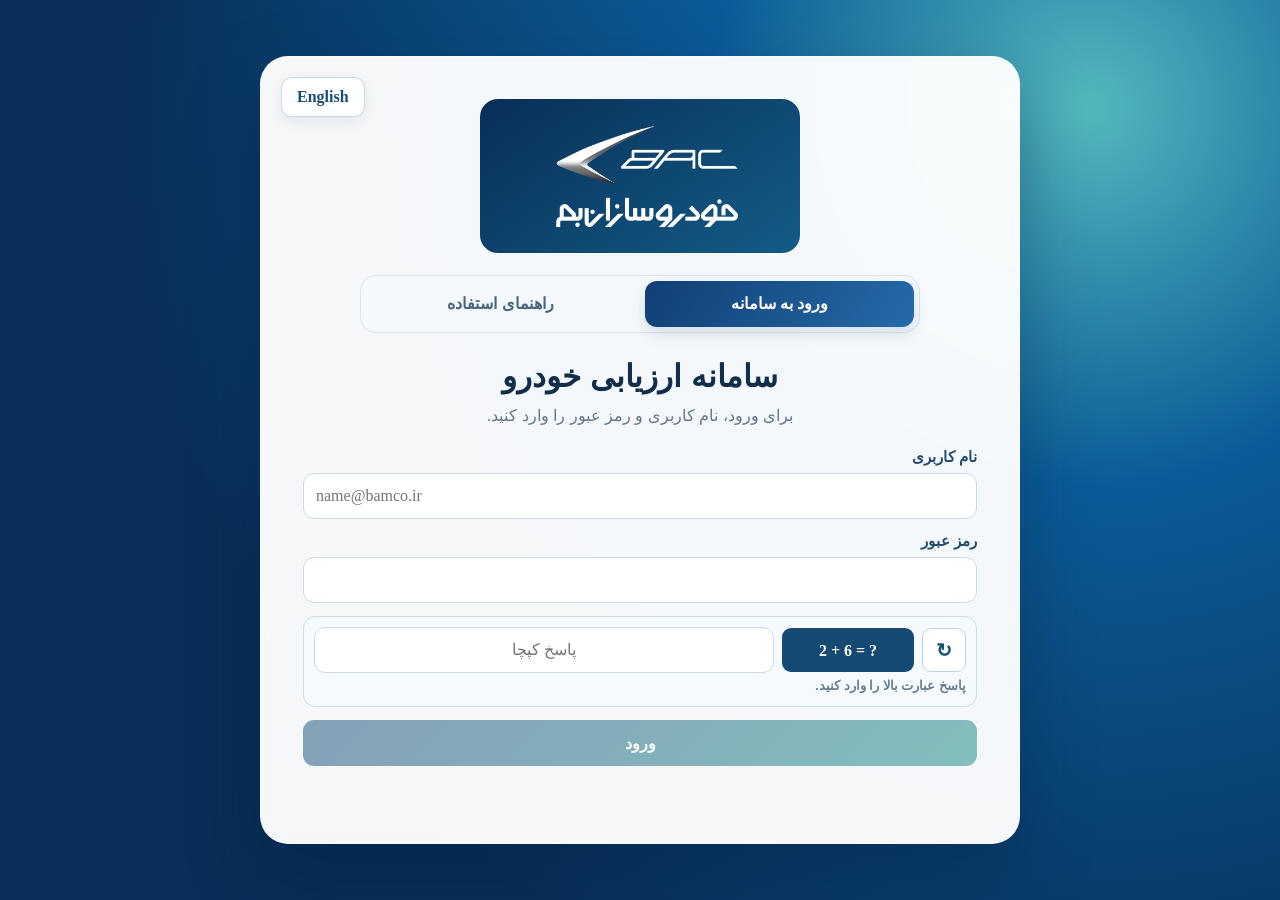
==== index.html @ 282ecbd3 "Remove duplicate company name below the login logo" ====
<!doctype html>
<html lang="fa" dir="rtl">
<head>
  <meta charset="utf-8">
  <meta name="viewport" content="width=device-width,initial-scale=1">
  <meta http-equiv="Cache-Control" content="no-cache, no-store, must-revalidate">
  <meta http-equiv="Pragma" content="no-cache">
  <meta http-equiv="Expires" content="0">
  <meta name="theme-color" content="#0b3a63">
  <title>ورود به سامانه ارزیابی خودرو</title>
  <link rel="stylesheet" href="auth-pages.css?v=75">
  <link rel="stylesheet" href="auth-guide.css?v=76">
</head>
<body data-auth-page="login">
  <main class="authPage">
    <section class="authCard" aria-labelledby="loginTitle">
      <button class="languageButton" id="languageButton" type="button" lang="en">English</button>
      <img class="brandLogo" src="bamco-logo.png?v=74" alt="لوگوی خودروسازان بم">
      <div class="entryTabs" role="tablist" aria-label="بخش‌های صفحه ورود">
        <button class="entryTabButton active" id="entryLoginTab" type="button" role="tab" aria-controls="entryLoginPanel" aria-selected="true" data-entry-tab="login"><span class="guideFa">ورود به سامانه</span><span class="guideEn">Sign in</span></button>
        <button class="entryTabButton" id="entryGuideTab" type="button" role="tab" aria-controls="entryGuidePanel" aria-selected="false" tabindex="-1" data-entry-tab="guide"><span class="guideFa">راهنمای استفاده</span><span class="guideEn">User Guide</span></button>
      </div>
      <div id="entryLoginPanel" role="tabpanel" aria-labelledby="entryLoginTab" tabindex="0">
        <h1 id="loginTitle">سامانه ارزیابی خودرو</h1>
        <p class="intro" id="loginIntro">برای ورود، نام کاربری و رمز عبور را وارد کنید.</p>
        <form id="loginForm" autocomplete="on">
          <label><span id="usernameLabel">نام کاربری</span><input id="username" name="username" type="email" dir="ltr" lang="en" autocomplete="username" placeholder="name@bamco.ir" required></label>
          <label><span id="passwordLabel">رمز عبور</span><input id="password" name="password" type="password" dir="ltr" lang="en" autocomplete="current-password" required></label>
          <div class="captchaBox">
            <div class="captchaRow">
              <input id="captchaAnswer" inputmode="numeric" autocomplete="off" aria-label="پاسخ کپچا" placeholder="پاسخ کپچا" dir="rtl" lang="fa">
              <strong id="captchaQuestion" dir="ltr" lang="en"></strong>
              <button id="captchaRefresh" class="captchaRefresh" type="button" aria-label="کپچای جدید">↻</button>
            </div>
            <small id="captchaMessage" aria-live="polite">پاسخ عبارت بالا را وارد کنید.</small>
          </div>
          <button id="loginButton" class="primaryButton" type="submit" disabled>ورود</button>
          <div id="loginMessage" class="message" role="status" aria-live="polite"></div>
        </form>
      </div>
<section aria-labelledby="entryGuideTab" class="entryGuidePanel entryTabPanel" hidden="" id="entryGuidePanel" role="tabpanel">
<div class="guideLang guideFa" dir="rtl" lang="fa">
<div class="guideHero">
<h1>راهنمای استفاده از سامانه ارزیابی خودرو</h1>
<p>این سامانه یک ابزار آفلاین و یکپارچه برای ثبت ارزیابی فنی خودرو، وزن‌دهی تخصصی شاخص‌ها، تحلیل مدیریتی، کنترل اصلاحات و مقایسه چند خودرو است. داده‌های ارزیاب، نظر و وزن‌های خبره و خروجی‌های مدیریتی در یک پرونده واحد نگهداری می‌شوند؛ در ادامه، نحوه کار هر نقش و مسیر کامل پرونده توضیح داده شده است.</p>
</div>
<nav aria-label="دسترسی سریع راهنما" class="guideQuickNav">
<a href="#guide-fa-overview">گردش کار</a><a href="#guide-fa-evaluator">ارزیاب</a><a href="#guide-fa-expert">خبره</a><a href="#guide-fa-manager">مدیریت</a><a href="#guide-fa-backup">پشتیبان و مقایسه</a>
</nav>
<section class="guideSection" id="guide-fa-overview">
<div class="guideSectionHead"><span class="guideSectionIcon workflowIcon">↻</span><div><h2>ورود، نقش‌ها و گردش کلی پرونده</h2><p>هر کاربر ابتدا با نام کاربری و رمز عبور وارد می‌شود و فقط نقش‌های مجاز حساب خود را می‌بیند.</p></div></div>
<div class="guideOverviewGrid">
<article class="guideRoleTile evaluator"><strong>ارزیاب</strong><p>مشخصات خودرو و ارزیاب، چهار نمای خودرو، امتیازهای ۱ تا ۱۰، یادداشت‌ها، مستندات و نظر نهایی را ثبت می‌کند و پس از تکمیل پرونده آن را قفل می‌کند.</p></article>
<article class="guideRoleTile expert"><strong>خبره</strong><p>اطلاعات تخصصی، وزن ۱۵ شاخص اصلی و نظر نهایی خبره را ثبت می‌کند. مجموع وزن‌ها باید دقیقاً برابر ۱ باشد.</p></article>
<article class="guideRoleTile manager"><strong>مدیریت</strong><p>داشبورد و نتایج را مشاهده می‌کند، وزن‌های فعال را کنترل می‌کند، مجوز اصلاح صادر می‌کند، سوابق اصلاحات را می‌بیند و مقایسه چند خودرو را انجام می‌دهد.</p></article>
</div>
<figure aria-label="گردش کار پرونده" class="guideFlow">
<div class="guideFlowNode"><b>ورود و انتخاب نقش</b><small>براساس دسترسی حساب</small></div><div class="guideFlowArrow">→</div>
<div class="guideFlowBranch"><div class="guideFlowNode branch"><b>ارزیابی</b><small>امتیاز، مستندات، عکس و نظر نهایی</small></div><div class="guideFlowNode merge"><b>وزن‌دهی خبره</b><small>وزن ۱۵ شاخص و نظر خبره</small></div></div><div class="guideFlowArrow">→</div>
<div class="guideFlowNode final"><b>مدیریت</b><small>تحلیل، مجوز اصلاح، مقایسه و خروجی</small></div><div class="guideFlowArrow">→</div>
<div class="guideFlowNode"><b>پشتیبان کامل</b><small>JSON قابل بازیابی</small></div>
</figure>
<div class="guideCallout"><strong>تغییر نقش:</strong> فقط نمای سامانه را بین نقش‌های مجاز همان کاربر عوض می‌کند و اطلاعات پرونده حذف نمی‌شود. گزینه «شروع ارزیابی جدید» فقط در پنل ارزیاب در دسترس است و برای ایجاد پرونده یک خودروی جدید استفاده می‌شود.</div>
</section>
<section class="guideSection" id="guide-fa-evaluator">
<div class="guideSectionHead"><span class="guideSectionIcon">✓</span><div><h2>پنل ارزیاب</h2><p>مرجع ثبت داده خام ارزیابی خودرو است.</p></div></div>
<div class="guideSteps">
<article class="guideStep"><span class="guideStepNum">۱</span><h3>اطلاعات ارزیابی</h3><p>نام و سابقه ارزیاب، تماس و ایمیل، تاریخ، برند، مدل، شماره شاسی و کارکرد را ثبت کنید.</p></article>
<article class="guideStep"><span class="guideStepNum">۲</span><h3>چهار نمای خودرو</h3><p>نمای جلو، عقب، چپ و راست را اضافه کنید. این تصاویر در پشتیبان کامل، مدیریت و خروجی اکسل مربوطه استفاده می‌شوند.</p></article>
<article class="guideStep"><span class="guideStepNum">۳</span><h3>امتیازدهی و مستندات</h3><p>برای هر آیتم امتیاز ۱ تا ۱۰ ثبت کنید. یادداشت و فایل مستند را در همان آیتم اضافه یا حذف کنید. درصد تکمیل به‌صورت زنده به‌روزرسانی می‌شود.</p></article>
<article class="guideStep"><span class="guideStepNum">۴</span><h3>نظر نهایی ارزیاب</h3><p>جمع‌بندی نهایی را ثبت کنید. این نظر در مدیریت، پشتیبان کامل و خروجی‌های مرتبط نگهداری می‌شود.</p></article>
<article class="guideStep"><span class="guideStepNum">۵</span><h3>تأیید نهایی و قفل</h3><p>پس از پاسخ‌دادن به تمام آیتم‌ها، «تأیید نهایی و قفل پرونده» را بزنید. پس از قفل، داده‌ها قابل تغییر نیستند.</p></article>
<article class="guideStep"><span class="guideStepNum">۶</span><h3>مشاهده پرونده قفل‌شده</h3><p>در حالت قفل، شاخص‌ها و زیرشاخص‌ها همچنان باز و بسته می‌شوند و امتیازها، یادداشت‌ها، مستندات و تصاویر قبلی قابل مشاهده‌اند؛ اما هیچ داده‌ای قابل تغییر نیست. بالای فرم وضعیت قفل نمایش داده می‌شود.</p></article>
<article class="guideStep"><span class="guideStepNum">۷</span><h3>اصلاح پس از قفل</h3><p>فقط مدیریت می‌تواند برای یک کاربر مشخص و در نقش «ارزیاب» مجوز اصلاح صادر کند. تنها همان کاربر در همان نقش امکان ویرایش خواهد داشت. پس از پایان اصلاح، ارزیاب دوباره پرونده را تأیید و قفل می‌کند.</p></article>
</div>
<h3>خروجی اکسل ارزیاب</h3>
<div class="guideToolbar">
<div class="guideTool"><strong>شیت اصلی</strong><span>اطلاعات ارزیابی، میانگین شاخص‌ها و نظر نهایی ارزیاب را در یک نمای خلاصه نگهداری می‌کند.</span></div>
<div class="guideTool"><strong>چهار نمای خودرو</strong><span>یک شیت جداگانه برای تصاویر جلو، عقب، چپ و راست ایجاد می‌شود.</span></div>
<div class="guideTool"><strong>جزئیات</strong><span>امتیاز آیتم‌ها، یادداشت‌ها و اطلاعات مستندات در شیت‌های جزئیات نگهداری می‌شوند.</span></div>
</div>
</section>
<section class="guideSection" id="guide-fa-expert">
<div class="guideSectionHead"><span class="guideSectionIcon">◇</span><div><h2>پنل خبره</h2><p>برای تعیین اهمیت نسبی ۱۵ شاخص اصلی و ثبت نظر تخصصی استفاده می‌شود.</p></div></div>
<div class="guideSteps">
<article class="guideStep"><span class="guideStepNum">۱</span><h3>اطلاعات خبره</h3><p>نام، تخصص، سمت، سازمان، سابقه، تماس، ایمیل و تاریخ تکمیل را ثبت کنید.</p></article>
<article class="guideStep"><span class="guideStepNum">۲</span><h3>وزن‌ها</h3><p>وزن هر ۱۵ شاخص را وارد کنید. مجموع باید دقیقاً ۱ باشد. وزن پیش‌فرض هر شاخص ۱/۱۵ است.</p></article>
<article class="guideStep"><span class="guideStepNum">۳</span><h3>تأیید نهایی خبره</h3><p>با معتبر بودن وزن‌ها، تأیید نهایی وزن‌های خبره را برای مدیریت فعال می‌کند. اگر خبره با مجوز اصلاح وارد پرونده قفل‌شده شده باشد، تأیید اصلاحات مجوز همان جلسه را خاتمه می‌دهد.</p></article>
<article class="guideStep"><span class="guideStepNum">۴</span><h3>حالت قفل</h3><p>در پرونده قفل‌شده، فرم خبره فقط خواندنی است مگر مدیریت دقیقاً برای همان کاربر در نقش خبره مجوز اصلاح صادر کند. وضعیت مجوز بالای پنل خبره نمایش داده می‌شود.</p></article>
<article class="guideStep"><span class="guideStepNum">۵</span><h3>خروجی اکسل خبره</h3><p>هر زمان تمام وزن‌ها وارد شده باشند و مجموع دقیقاً ۱ باشد، خروجی اکسل قابل دریافت است؛ حتی اگر پرونده قفل باشد. نظر نهایی خبره نیز در فایل اکسل درج می‌شود.</p></article>
</div>
</section>
<section class="guideSection" id="guide-fa-manager">
<div class="guideSectionHead"><span class="guideSectionIcon">▦</span><div><h2>پنل مدیریت</h2><p>مرکز تحلیل، کنترل وزن‌ها، مدیریت اصلاحات، مقایسه خودروها و گزارش نهایی است.</p></div></div>
<div class="guideSteps">
<article class="guideStep"><span class="guideStepNum">۱</span><h3>داشبورد و امتیاز نهایی</h3><p>مشخصات پرونده، تکمیل ارزیابی، میانگین شاخص‌ها، وزن فعال، سهم در امتیاز نهایی، نمودارها، نقاط قوت و ضعف و نظرات ارزیاب/خبره نمایش داده می‌شوند.</p></article>
<article class="guideStep"><span class="guideStepNum">۲</span><h3>وزن فعال</h3><p>اولویت وزن‌ها: فایل وزن مدیریتیِ تأییدشده، سپس وزن تأییدشده خبره، و در نبود آن‌ها وزن‌های برابر. حذف فایل مدیریتی، سیستم را به وزن خبره یا پیش‌فرض برمی‌گرداند.</p></article>
<article class="guideStep"><span class="guideStepNum">۳</span><h3>صدور مجوز اصلاح</h3><p>در پرونده قفل‌شده، مدیریت «نقش»، «کاربر دریافت‌کننده» و «دلیل اصلاح» را مشخص می‌کند. مجوز به ترکیب کاربر + نقش + پرونده وابسته است و برای کاربر دیگری قابل استفاده نیست.</p></article>
<article class="guideStep"><span class="guideStepNum">۴</span><h3>سوابق اصلاحات</h3><p>در انتهای پنل مدیریت، نام کاربر، نقش ارزیاب/خبره، دلیل، تاریخ و ساعت مجوز/اصلاح ثبت می‌شود. این سوابق در پشتیبان کامل نیز نگهداری می‌شوند.</p></article>
<article class="guideStep"><span class="guideStepNum">۵</span><h3>مقایسه چند خودرو</h3><p>از بخش مقایسه، ابتدا تعداد خودروهای مقایسه‌ای را از ۱ تا ۵ مشخص کنید و سپس فایل JSON هر خودرو را بارگذاری کنید. برای هر خودرو رادار مستقل و جدول مقایسه با اختلاف نسبت به خودروی فعلی نمایش داده می‌شود.</p></article>
<article class="guideStep"><span class="guideStepNum">۶</span><h3>اکسل مدیریت</h3><p>خروجی مدیریت شامل داشبورد، امتیازها و وزن‌ها، نظر نهایی ارزیاب، خبره و مدیریت و چهار نمای خودرو است. اگر خودروهای مقایسه‌ای بارگذاری شده باشند، جدول و نمودارهای مقایسه نیز در فایل اکسل اضافه می‌شوند.</p></article>
</div>
<h3>طبقه‌بندی نتیجه</h3>
<div class="guideDecision"><div class="pass"><strong>۸۵-۱۰۰</strong><span>عبور مقدماتی</span><small>ادامه بررسی‌های اقتصادی و صنعتی‌سازی</small></div><div class="conditional"><strong>۷۵-۸۵</strong><span>عبور مشروط</span><small>ادامه پس از برنامه اصلاحی</small></div><div class="revise"><strong>۶۵-۷۵</strong><span>اصلاح و ارزیابی مجدد</span><small>توقف تا اجرای اصلاحات</small></div><div class="reject"><strong>کمتر از ۶۵</strong><span>رد مقدماتی</span><small>عدم توصیه برای ادامه فرایند</small></div></div>
</section>
<section class="guideSection" id="guide-fa-backup">
<div class="guideSectionHead"><span class="guideSectionIcon">⇩</span><div><h2>پشتیبان کامل، بازیابی و نکات مهم</h2><p>برای انتقال پرونده بین دستگاه‌ها یا نگهداری نسخه قابل بازیابی از JSON استفاده کنید.</p></div></div>
<div class="guideSteps">
<article class="guideStep"><span class="guideStepNum">۱</span><h3>پشتیبان کامل JSON</h3><p>امتیازها، متادیتا، یادداشت‌ها، مستندات، چهار تصویر خودرو، نظرهای نهایی، اطلاعات و وزن‌های خبره، وزن مدیریتی، وضعیت قفل/مجوز و سوابق اصلاحات را ذخیره می‌کند.</p></article>
<article class="guideStep"><span class="guideStepNum">۲</span><h3>باز کردن پرونده</h3><p>از «باز کردن پرونده» برای بازیابی Full Case Backup استفاده کنید. نقش و وضعیت قفل پرونده پس از بازیابی مطابق اطلاعات ذخیره‌شده اعمال می‌شود.</p></article>
<article class="guideStep"><span class="guideStepNum">۳</span><h3>نام فایل‌ها</h3><p>نام تمام فایل‌های خروجی به انگلیسی ساخته می‌شود تا در سیستم‌های مختلف سازگاری بیشتری داشته باشد؛ محتوای فایل براساس زبان رابط فارسی یا انگلیسی است.</p></article>
</div>
<div class="guideCallout warning"><strong>پیشنهاد:</strong> قبل از شروع ارزیابی جدید، قبل از انتقال پرونده به دستگاه دیگر و قبل از اصلاحات مهم یک پشتیبان کامل JSON بگیرید.</div>
</section>
</div>
<div class="guideLang guideEn" dir="ltr" lang="en">
<div class="guideHero">
<h1>Vehicle Assessment System User Guide</h1>
<p>This system is an integrated offline tool for recording technical vehicle assessments, expert weighting of criteria, management analysis, revision control, and multi-vehicle comparison. Evaluator data, Expert comments and weights, and Management outputs are stored in a single case; the sections below explain how each role works and the complete case workflow.</p>
</div>
<nav aria-label="Guide shortcuts" class="guideQuickNav">
<a href="#guide-en-overview">Workflow</a><a href="#guide-en-evaluator">Evaluator</a><a href="#guide-en-expert">Expert</a><a href="#guide-en-manager">Management</a><a href="#guide-en-backup">Backup &amp; comparison</a>
</nav>
<section class="guideSection" id="guide-en-overview">
<div class="guideSectionHead"><span class="guideSectionIcon workflowIcon">↻</span><div><h2>Sign-in, roles, and overall case workflow</h2><p>Each user first signs in with a username and password and sees only the roles authorized for that account.</p></div></div>
<div class="guideOverviewGrid">
<article class="guideRoleTile evaluator"><strong>Evaluator</strong><p>Records vehicle and evaluator information, four vehicle views, 1–10 scores, notes, evidence, and the final comment, then locks the case after completion.</p></article>
<article class="guideRoleTile expert"><strong>Expert</strong><p>Records professional information, weights for the 15 main criteria, and the Expert final comment. The total of all weights must equal exactly 1.</p></article>
<article class="guideRoleTile manager"><strong>Management</strong><p>Views the dashboard and results, controls active weights, grants revision permission, reviews revision history, and compares multiple vehicles.</p></article>
</div>
<figure aria-label="Case workflow" class="guideFlow">
<div class="guideFlowNode"><b>Sign in and select role</b><small>Based on account access</small></div><div class="guideFlowArrow">→</div>
<div class="guideFlowBranch"><div class="guideFlowNode branch"><b>Assessment</b><small>Scores, evidence, photos, and final comment</small></div><div class="guideFlowNode merge"><b>Expert weighting</b><small>15 criterion weights and Expert comment</small></div></div><div class="guideFlowArrow">→</div>
<div class="guideFlowNode final"><b>Management</b><small>Analysis, revision permission, comparison, and output</small></div><div class="guideFlowArrow">→</div>
<div class="guideFlowNode"><b>Full backup</b><small>Restorable JSON</small></div>
</figure>
<div class="guideCallout"><strong>Switch Role:</strong> only changes the system view between roles authorized for the same user and does not delete case data. “Start New Assessment” is available only in the Evaluator panel and is used to create a case for a new vehicle.</div>
</section>
<section class="guideSection" id="guide-en-evaluator">
<div class="guideSectionHead"><span class="guideSectionIcon">✓</span><div><h2>Evaluator panel</h2><p>The source for recording raw vehicle-assessment data.</p></div></div>
<div class="guideSteps">
<article class="guideStep"><span class="guideStepNum">1</span><h3>Assessment information</h3><p>Enter the evaluator’s name and experience, contact details and email, date, vehicle brand, model, VIN, and odometer reading.</p></article>
<article class="guideStep"><span class="guideStepNum">2</span><h3>Four vehicle views</h3><p>Add front, rear, left, and right views. These images are used in the full backup, Management, and the related Excel output.</p></article>
<article class="guideStep"><span class="guideStepNum">3</span><h3>Scoring and evidence</h3><p>Enter a score from 1 to 10 for each item. Add or remove notes and evidence files within the same item. The completion percentage updates live.</p></article>
<article class="guideStep"><span class="guideStepNum">4</span><h3>Evaluator final comment</h3><p>Record the final conclusion. This comment is retained in Management, the full backup, and related outputs.</p></article>
<article class="guideStep"><span class="guideStepNum">5</span><h3>Final confirmation and lock</h3><p>After answering all items, click “Finalize and Lock Assessment.” After the case is locked, the data cannot be changed.</p></article>
<article class="guideStep"><span class="guideStepNum">6</span><h3>View a locked case</h3><p>When locked, criteria and subcriteria can still be expanded and collapsed, and previous scores, notes, evidence, and images remain viewable; however, no data can be changed. The lock status is displayed above the form.</p></article>
<article class="guideStep"><span class="guideStepNum">7</span><h3>Revision after locking</h3><p>Only Management can grant revision permission to a specific user in the “Evaluator” role. Only that same user in that role can edit the case. After completing the revision, the Evaluator confirms and locks the case again.</p></article>
</div>
<h3>Evaluator Excel Output</h3>
<div class="guideToolbar">
<div class="guideTool"><strong>Main sheet</strong><span>Keeps assessment information, criterion averages, and the Evaluator final comment in one summary view.</span></div>
<div class="guideTool"><strong>Four vehicle views</strong><span>A separate sheet is created for the front, rear, left, and right images.</span></div>
<div class="guideTool"><strong>Details</strong><span>Item scores, notes, and evidence information are retained in the detail sheets.</span></div>
</div>
</section>
<section class="guideSection" id="guide-en-expert">
<div class="guideSectionHead"><span class="guideSectionIcon">◇</span><div><h2>Expert panel</h2><p>Used to define the relative importance of the 15 main criteria and record the expert opinion.</p></div></div>
<div class="guideSteps">
<article class="guideStep"><span class="guideStepNum">1</span><h3>Expert information</h3><p>Enter name, specialty, position, organization, experience, contact details, email, and completion date.</p></article>
<article class="guideStep"><span class="guideStepNum">2</span><h3>Weights</h3><p>Enter the weight of all 15 criteria. The total must equal exactly 1. The default weight for each criterion is 1/15.</p></article>
<article class="guideStep"><span class="guideStepNum">3</span><h3>Expert final confirmation</h3><p>When the weights are valid, final confirmation makes the Expert weights available to Management. If the Expert entered a locked case with revision permission, confirming the revisions ends that session’s permission.</p></article>
<article class="guideStep"><span class="guideStepNum">4</span><h3>Locked state</h3><p>In a locked case, the Expert form is read-only unless Management grants revision permission specifically to that same user in the Expert role. Permission status is displayed above the Expert panel.</p></article>
<article class="guideStep"><span class="guideStepNum">5</span><h3>Expert Excel output</h3><p>Whenever all weights have been entered and their total equals exactly 1, the Excel output can be generated, even if the case is locked. The Expert final comment is also included in the Excel file.</p></article>
</div>
</section>
<section class="guideSection" id="guide-en-manager">
<div class="guideSectionHead"><span class="guideSectionIcon">▦</span><div><h2>Management panel</h2><p>The central area for analysis, weight control, revision management, vehicle comparison, and final reporting.</p></div></div>
<div class="guideSteps">
<article class="guideStep"><span class="guideStepNum">1</span><h3>Dashboard and final score</h3><p>Case information, assessment completion, criterion averages, active weights, contribution to the final score, charts, strengths and weaknesses, and Evaluator/Expert comments are displayed.</p></article>
<article class="guideStep"><span class="guideStepNum">2</span><h3>Active weights</h3><p>Weight priority is: an approved Management weight file, then confirmed Expert weights, and equal weights if neither is available. Removing the Management file returns the system to Expert or default weights.</p></article>
<article class="guideStep"><span class="guideStepNum">3</span><h3>Grant revision permission</h3><p>For a locked case, Management specifies the “role,” “receiving user,” and “revision reason.” Permission is tied to the combination of user + role + case and cannot be used by another user.</p></article>
<article class="guideStep"><span class="guideStepNum">4</span><h3>Revision history</h3><p>At the end of the Management panel, the user name, Evaluator/Expert role, reason, date, and time of the permission/revision are recorded. These records are also retained in the full backup.</p></article>
<article class="guideStep"><span class="guideStepNum">5</span><h3>Compare multiple vehicles</h3><p>In the comparison section, first select 1 to 5 comparison vehicles, then load the JSON file for each vehicle. A separate radar chart is displayed for each vehicle, together with a comparison table showing differences from the current vehicle.</p></article>
<article class="guideStep"><span class="guideStepNum">6</span><h3>Management Excel</h3><p>The Management output includes the dashboard, scores and weights, the final comments from the Evaluator, Expert, and Management, and the four vehicle views. If comparison vehicles have been loaded, the comparison table and charts are also added to the Excel file.</p></article>
</div>
<h3>Result classification</h3>
<div class="guideDecision"><div class="pass"><strong>85-100</strong><span>Preliminary pass</span><small>Continue economic and industrialization reviews</small></div><div class="conditional"><strong>75-85</strong><span>Conditional pass</span><small>Continue after a corrective plan</small></div><div class="revise"><strong>65-75</strong><span>Revise and reassess</span><small>Pause until corrections are implemented</small></div><div class="reject"><strong>Below 65</strong><span>Preliminary rejection</span><small>Further continuation is not recommended</small></div></div>
</section>
<section class="guideSection" id="guide-en-backup">
<div class="guideSectionHead"><span class="guideSectionIcon">⇩</span><div><h2>Full backup, restore, and important notes</h2><p>Use JSON to transfer a case between devices or keep a restorable copy.</p></div></div>
<div class="guideSteps">
<article class="guideStep"><span class="guideStepNum">1</span><h3>Full JSON backup</h3><p>Stores scores, metadata, notes, evidence, four vehicle images, final comments, Expert information and weights, Management weights, lock/permission status, and revision history.</p></article>
<article class="guideStep"><span class="guideStepNum">2</span><h3>Open case</h3><p>Use “Open Assessment File” to restore a Full Case Backup. After restoration, the role and case lock status are applied according to the saved information.</p></article>
<article class="guideStep"><span class="guideStepNum">3</span><h3>File names</h3><p>All output file names are generated in English for better compatibility across systems; file content follows the Persian or English interface language.</p></article>
</div>
<div class="guideCallout warning"><strong>Recommendation:</strong> create a full JSON backup before starting a new assessment, before transferring the case to another device, and before major revisions.</div>
</section>
</div>
  <button class="secondaryButton guideBackButton" id="guideBackButton" type="button"><span class="guideFa">بازگشت به ورود به سامانه</span><span class="guideEn">Back to sign in</span></button>
</section>

    </section>
  </main>
  <script src="auth-pages.js?v=76"></script>
</body>
</html>
---- auth-pages.css ----
:root{color:#123b63;background:#082f57;color-scheme:light}
*{box-sizing:border-box}
html,body{min-height:100%;margin:0}
html[lang="fa"] body,html[lang="fa"] body *{font-family:"B Nazanin","B Zar","B Yas",Nazanin,"B Nazanin Regular",Tahoma,Arial,sans-serif!important}
html[lang="en"] body,html[lang="en"] body *{font-family:"Times New Roman",Times,serif!important}
html[lang="fa"] body [lang="en"],html[lang="fa"] body [dir="ltr"],html[lang="fa"] body input[type="email"],html[lang="fa"] body input[type="password"]{font-family:"Times New Roman",Times,serif!important}
body{background:radial-gradient(circle at 85% 12%,#53b8bd 0,#0b5b98 28%,#082f57 72%);background-attachment:fixed}
button,input{font:inherit}
.authPage,.rolesPage{min-height:100svh;display:grid;place-items:center;padding:34px}
.authCard,.rolesCard{position:relative;width:min(760px,100%);padding:42px;border:1px solid rgba(255,255,255,.55);border-radius:28px;background:rgba(255,255,255,.96);box-shadow:0 28px 70px rgba(0,27,57,.34);backdrop-filter:blur(12px)}
.authCard{text-align:center}
.languageButton{position:absolute;z-index:2;top:20px;left:20px;right:auto;min-height:40px;border:1px solid #c4d8e5;border-radius:11px;background:#fff;color:#174f76;padding:8px 15px;font-weight:800;cursor:pointer;box-shadow:0 5px 14px rgba(18,54,89,.08)}
.languageButton:hover,.languageButton:focus-visible{border-color:#29a5aa;color:#087f8c;outline:none;box-shadow:0 0 0 3px rgba(41,165,170,.13)}
.brandLogo{display:block;width:min(320px,70vw);height:154px;margin:0 auto 13px;padding:8px 14px;border-radius:18px;background:linear-gradient(145deg,#082f57,#135c86);object-fit:cover;object-position:center 47%}
.brandName{font-size:25px;font-weight:900;color:#123b63}.authCard h1{margin:22px 0 7px;color:#102e4c;font-size:31px;line-height:1.45}.intro{margin:0 0 23px;color:#64748b;font-size:16px}
#loginForm{display:grid;grid-template-columns:1fr;gap:13px;text-align:start}#loginForm label{display:grid;gap:7px;min-width:0}#loginForm label span{color:#244d6d;font-size:15px;font-weight:850}#loginForm input{width:100%;min-height:46px;border:1px solid #cbdce7;border-radius:11px;background:#fff;padding:9px 12px;color:#183b57;font-size:16px;outline:none}#loginForm input:focus{border-color:#14827f;box-shadow:0 0 0 3px rgba(20,130,127,.12)}
.captchaBox{width:100%;margin:0;padding:10px;border:1px solid #cbdde8;border-radius:12px;background:#f7fafc}.captchaRow{display:grid;grid-template-columns:minmax(0,1fr) 132px 44px;gap:8px;align-items:center;direction:ltr}.captchaRow input{text-align:center!important}.captchaRow strong{display:flex;align-items:center;justify-content:center;min-height:44px;border-radius:9px;background:#174a72;color:#fff;font:800 16px/1.2 Tahoma,Arial,sans-serif!important}.captchaRefresh{display:flex;align-items:center;justify-content:center;width:44px;height:44px;padding:0;border:1px solid #bdd2e0;border-radius:9px;background:#fff;color:#174f76;cursor:pointer;font-size:19px;font-weight:900}.captchaBox small{display:block;min-height:18px;margin-top:5px;color:#687f90;font-size:13px;font-weight:700;text-align:right}.captchaBox.valid{border-color:#a8d1bf;background:#f6fbf8}.captchaBox.valid small{color:#187a54}.captchaBox.invalid{border-color:#dfb1b6;background:#fff8f8}.captchaBox.invalid small,.message.error{color:#a83042}html[lang="en"] .captchaBox small{text-align:left}
.primaryButton,.secondaryButton{min-height:46px;border-radius:11px;padding:9px 24px;font-weight:900;cursor:pointer}.primaryButton{border:0;background:linear-gradient(135deg,#154c78,#11867f);color:#fff}.primaryButton:not(:disabled):hover{filter:brightness(1.06);box-shadow:0 9px 20px rgba(17,110,111,.2)}.primaryButton:disabled{opacity:.5;cursor:not-allowed}.secondaryButton{border:1px solid #cbdbe5;background:#fff;color:#315771}.message{min-height:22px;text-align:center;font-size:14px;font-weight:800}.message.success{color:#087457}
.rolesCard{width:min(980px,100%);padding-top:76px}.rolesHeader{display:flex;align-items:center;justify-content:space-between;gap:18px;margin:0 0 18px;padding:22px 24px;border-radius:20px;color:#fff;background:linear-gradient(115deg,#102f59,#0b6594 58%,#138d83);box-shadow:0 14px 30px rgba(11,71,97,.2)}.rolesHeader h1{margin:0 0 5px;font-size:29px}.rolesHeader p{margin:0;color:#d8edf4;font-size:16px}.rolesHeader .secondaryButton{flex:0 0 auto}
.signedIn{display:flex;align-items:center;gap:7px;padding:13px 16px;margin-bottom:18px;border:1px solid #d9e7ed;border-radius:12px;background:#f5fafb;color:#28516d;font-weight:800}.signedIn bdi{font-family:"Times New Roman",Times,serif!important}
.roleList{display:grid;grid-template-columns:1fr;gap:14px}.roleChoice{display:grid;grid-template-columns:64px minmax(0,1fr);grid-template-rows:auto auto;align-content:center;column-gap:13px;min-height:104px;padding:20px 24px;border:1px solid #d7e4ed;border-radius:18px;background:#fff;color:#153b61;text-align:right;text-decoration:none;cursor:pointer;transition:.2s}.roleChoice:hover,.roleChoice:focus-visible{transform:translateY(-4px);border-color:#29a5aa;outline:none;box-shadow:0 14px 28px rgba(18,54,89,.13)}.roleIcon{grid-row:1/span 2;display:grid;place-items:center;width:54px;height:54px;border-radius:14px;color:#fff;font-size:25px}.evaluator .roleIcon{background:linear-gradient(135deg,#087f8c,#16b4aa)}.expert .roleIcon{background:linear-gradient(135deg,#7353a4,#a06ac5)}.manager .roleIcon{background:linear-gradient(135deg,#123e75,#3470b7)}.roleChoice strong,.roleChoice small{display:block;min-width:0}.roleChoice strong{font-size:20px;line-height:1.35}.roleChoice small{color:#6a7d90;font-size:15px;line-height:1.65}
html[lang="en"] .roleChoice{text-align:left;direction:ltr}
[hidden]{display:none!important}
@media(max-width:650px){.authPage,.rolesPage{display:block;min-height:100svh;padding:14px}.authCard,.rolesCard{width:100%;min-height:calc(100svh - 28px);padding:24px 16px 28px;border-radius:22px}.rolesCard{padding-top:68px}.languageButton{top:13px;left:13px;right:auto;padding:7px 10px}.brandLogo{width:min(300px,78vw);height:138px;margin-top:17px}.brandName{font-size:23px}.authCard h1{font-size:clamp(25px,8vw,34px);margin-top:18px}.captchaRow{grid-template-columns:minmax(0,1fr) 108px 42px;gap:6px}.captchaRow strong,.captchaRow input{min-height:42px}.captchaRefresh{width:42px;height:42px}.rolesHeader{align-items:stretch;flex-direction:column;padding:20px 17px}.rolesHeader h1{font-size:25px}.rolesHeader .secondaryButton{width:100%}.signedIn{align-items:flex-start;flex-direction:column}.roleChoice{grid-template-columns:50px minmax(0,1fr);min-height:88px;padding:15px 16px;border-radius:16px}.roleIcon{width:46px;height:46px}.roleChoice strong{font-size:19px}.roleChoice small{font-size:14px;line-height:1.55}}
---- auth-guide.css ----
/* guide.css */
/* Integrated bilingual user guide on the entry screen */
.entryTabs{display:flex;justify-content:center;gap:10px;margin:22px auto 8px;padding:5px;width:min(560px,100%);border:1px solid #d9e5ee;border-radius:16px;background:#f5f9fc}
.entryTabButton{flex:1;border:0;border-radius:12px;background:transparent;color:#49647d;padding:11px 16px;font-weight:700;box-shadow:none}
.entryTabButton.active{background:linear-gradient(120deg,#123e75,#246ba9);color:#fff;box-shadow:0 7px 16px #163b6924}
.entryGuidePanel{margin-top:16px;text-align:initial}
.guideLang{display:block}.guideEn{display:none}html[lang="en"] .guideFa{display:none!important}html[lang="en"] .guideEn{display:block!important}
.guideHero{position:relative;overflow:hidden;padding:28px;border-radius:22px;background:linear-gradient(125deg,#0f3967,#176ca2 64%,#168f85);color:#fff;margin-bottom:18px}
.guideHero:after{content:"";position:absolute;width:240px;height:240px;border-radius:50%;border:40px solid #ffffff12;inset:auto -55px -95px auto}
.guideHero h1{position:relative;margin:0 0 8px;font-size:29px;z-index:1}.guideHero p{position:relative;margin:0;max-width:760px;line-height:1.9;color:#e5f4fb;z-index:1}
.guideQuickNav{display:grid;grid-template-columns:repeat(5,minmax(0,1fr));gap:9px;margin:0 0 18px}.guideQuickNav a{display:flex;align-items:center;justify-content:center;min-height:46px;padding:8px 10px;border:1px solid #cfdee8;border-radius:12px;background:#fff;color:#174b77;text-decoration:none;font-weight:700;text-align:center;line-height:1.45}.guideQuickNav a:hover{border-color:#2c7fae;background:#eef8fc}
.guideSection{margin:0 0 18px;padding:24px;border:1px solid #d8e4ed;border-radius:20px;background:#fff;box-shadow:0 8px 24px #1236590b;scroll-margin-top:20px}.guideSectionHead{display:flex;align-items:center;gap:13px;margin-bottom:18px}.guideSectionIcon{flex:0 0 48px;width:48px;height:48px;display:grid;place-items:center;border-radius:14px;background:linear-gradient(135deg,#123e75,#2586b8);color:#fff;font:700 22px "Times New Roman",serif}.guideSection h2{margin:0;color:#153d63;font-size:23px}.guideSectionHead p{margin:4px 0 0;color:#6b7f91;line-height:1.7}
.guideOverviewGrid{display:grid;grid-template-columns:repeat(3,1fr);gap:12px}.guideRoleTile{padding:18px;border:1px solid #d7e4ed;border-radius:16px;background:#fbfdff}.guideRoleTile strong{display:block;color:#123e75;font-size:18px;margin-bottom:6px}.guideRoleTile p{margin:0;color:#60758a;line-height:1.75}.guideRoleTile.evaluator{border-top:4px solid #159486}.guideRoleTile.expert{border-top:4px solid #8a61b4}.guideRoleTile.manager{border-top:4px solid #2463a5}
.guideFlow{display:flex;align-items:stretch;gap:8px;margin-top:18px;direction:ltr}.guideFlowNode{flex:1;min-width:0;padding:15px 12px;border:1px solid #cfe0eb;border-radius:15px;background:#f9fcfe;text-align:center;color:#24445f}.guideFlowNode b{display:block;color:#123e75;margin-bottom:5px}.guideFlowNode small{display:block;line-height:1.5;color:#678096}.guideFlowNode.branch{background:#f2fbf8;border-color:#bce4d7}.guideFlowNode.merge{background:#f4f5fb;border-color:#d8d1ea}.guideFlowNode.final{background:#eef6fd;border-color:#bfd8eb}.guideFlowArrow{align-self:center;flex:0 0 26px;text-align:center;color:#4f7896;font:700 26px "Times New Roman",serif}.guideFlowBranch{display:grid;grid-template-columns:1fr;gap:8px;flex:1.4}.guideFlowBranch .guideFlowNode{width:100%}
.guideSteps{display:grid;grid-template-columns:repeat(2,minmax(0,1fr));gap:12px}.guideStep{position:relative;padding:17px 17px 17px 62px;border:1px solid #dce6ee;border-radius:15px;background:#fbfdff;min-height:106px}.guideStepNum{position:absolute;left:15px;top:17px;width:34px;height:34px;border-radius:11px;background:#e7f3fa;color:#175d8a;display:grid;place-items:center;font:700 17px "Times New Roman",serif}.guideStep h3{margin:0 0 5px;color:#173f65;font-size:17px}.guideStep p{margin:0;color:#60758a;line-height:1.75;font-size:14px}.guideFa .guideStep{padding:17px 62px 17px 17px}.guideFa .guideStepNum{left:auto;right:15px}
.guideCallout{margin-top:14px;padding:14px 16px;border-radius:13px;background:#eef8f5;border:1px solid #c9e7dc;color:#285d51;line-height:1.8}.guideCallout.warning{background:#fff7e9;border-color:#efd9ae;color:#805c18}.guideCallout.danger{background:#fff0f0;border-color:#edcccc;color:#8c3434}
.guideToolbar{display:grid;grid-template-columns:repeat(3,1fr);gap:10px}.guideTool{padding:15px;border:1px solid #dae5ed;border-radius:14px;background:#fbfdff}.guideTool strong{display:block;color:#17466f;margin-bottom:5px}.guideTool span{display:block;color:#687f93;line-height:1.65;font-size:14px}
.guideDecision{display:grid;grid-template-columns:repeat(4,1fr);gap:9px}.guideDecision div{padding:15px;border-radius:14px;text-align:center;border:1px solid #d8e4ed}.guideDecision strong{display:block;font:700 18px "Times New Roman",serif;margin-bottom:4px}.guideDecision span{display:block;font-weight:700;margin-bottom:5px}.guideDecision small{display:block;line-height:1.55;color:#60758a}.guideDecision .pass{background:#edf9f3;border-color:#c0e6d2}.guideDecision .conditional{background:#fff8e9;border-color:#efddb1}.guideDecision .revise{background:#fff2e9;border-color:#efcdb6}.guideDecision .reject{background:#fff0f0;border-color:#eac9c9}
.guideFileFlow{display:grid;grid-template-columns:1fr 42px 1fr 42px 1fr;align-items:center;gap:6px}.guideFileBox{padding:17px;border:1px solid #cfdee8;border-radius:15px;background:#f9fcfe;text-align:center}.guideFileBox strong{display:block;color:#173f65;margin-bottom:5px}.guideFileBox small{color:#60758a;line-height:1.6}.guideFileArrow{text-align:center;font-size:26px;color:#527793;font-family:"Times New Roman",serif}
.guideChecklist{display:grid;grid-template-columns:repeat(2,1fr);gap:9px 20px;margin:0;padding:0;list-style:none}.guideChecklist li{position:relative;padding-inline-start:27px;color:#526b80;line-height:1.75}.guideChecklist li:before{content:"✓";position:absolute;inset-inline-start:0;top:0;color:#0c8a70;font-weight:700}
.guideLegend{display:flex;gap:10px;flex-wrap:wrap;margin-top:15px}.guideBadge{padding:6px 10px;border-radius:999px;font-size:13px;background:#edf4f9;color:#42627b}.guideBadge.green{background:#e9f7f1;color:#08734b}.guideBadge.purple{background:#f2ecf8;color:#75529d}.guideBadge.blue{background:#eaf3fb;color:#1f6095}
.authPage.guideMode{place-items:start center;padding-top:28px;padding-bottom:28px}.authPage.guideMode .authCard{width:min(1220px,100%)!important}.authPage.guideMode .entryIntro{margin-top:14px!important}
html[lang="en"] .guideSection,html[lang="en"] .guideHero,html[lang="en"] .guideQuickNav,html[lang="en"] .guideRoleTile,html[lang="en"] .guideTool,html[lang="en"] .guideStep{font-family:"Times New Roman",serif!important}
@media(max-width:900px){.guideQuickNav{grid-template-columns:repeat(2,1fr)}.guideOverviewGrid,.guideToolbar{grid-template-columns:1fr}.guideDecision{grid-template-columns:repeat(2,1fr)}.guideFlow{display:grid;grid-template-columns:1fr}.guideFlowArrow{transform:rotate(90deg)}.guideFlowBranch{grid-template-columns:1fr 1fr}.guideSteps{grid-template-columns:1fr}.guideFileFlow{grid-template-columns:1fr}.guideFileArrow{transform:rotate(90deg)}.guideChecklist{grid-template-columns:1fr}}
@media(max-width:650px){.entryTabs{margin-top:16px}.entryTabButton{padding:10px 8px}.guideHero{padding:21px 18px}.guideHero h1{font-size:24px}.guideSection{padding:18px 14px}.guideSectionHead{align-items:flex-start}.guideQuickNav{grid-template-columns:1fr 1fr}.guideDecision{grid-template-columns:1fr}.guideFlowBranch{grid-template-columns:1fr}.authPage.guideMode{padding:12px!important}.guideOverviewGrid{grid-template-columns:1fr}}

/* Match the current isolated login page while retaining the original guide design. */
.entryTabButton{cursor:pointer;font-size:16px;line-height:1.5}
.entryTabButton:focus-visible{outline:3px solid #29a5aa;outline-offset:2px}
.entryGuidePanel{line-height:1.75}
.authCard .guideHero h1{color:#fff;margin:0 0 8px;font-size:29px;line-height:1.5}
.guideHero p{max-width:none}
.guideFlow{margin-inline:0}
.guideRoleTile,.guideFlowNode,.guideFlowBranch,.guideStep,.guideTool{min-width:0;overflow-wrap:anywhere}
.guideFlowNode,.guideFileBox{display:flex;flex-direction:column;align-items:center;justify-content:center}
.guideBackButton{display:block;margin:24px auto 0}
@media(max-width:650px){.authCard .guideHero h1{font-size:24px}.guideBackButton{width:100%}}
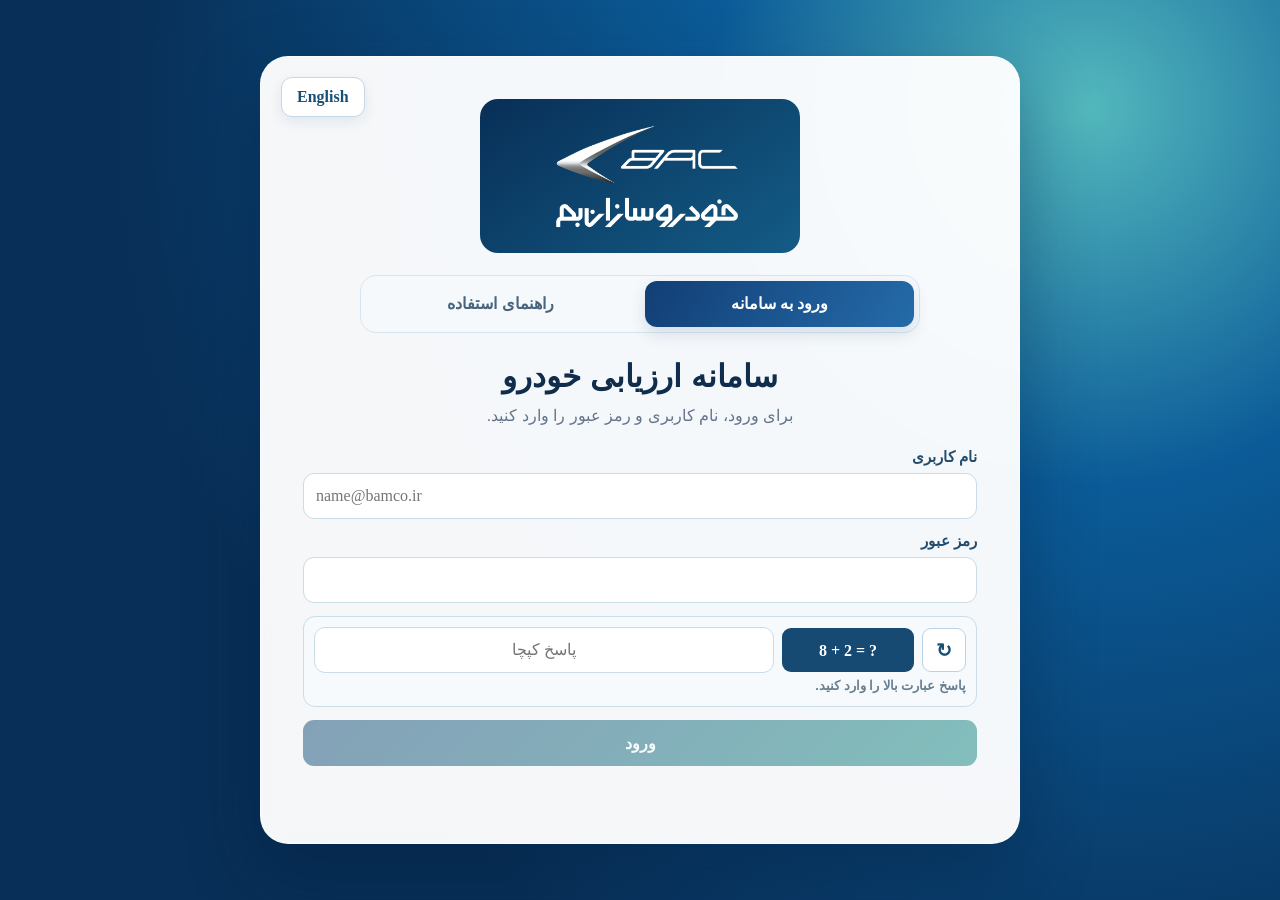
==== commit 710b3ad8: "Add evaluator vehicle choices and secure AI technical review integration" ====
--- a/index.html
+++ b/index.html
@@ -192,6 +192,6 @@
 
     </section>
   </main>
-  <script src="auth-pages.js?v=76"></script>
+  <script src="auth-pages.js?v=80"></script>
 </body>
 </html>
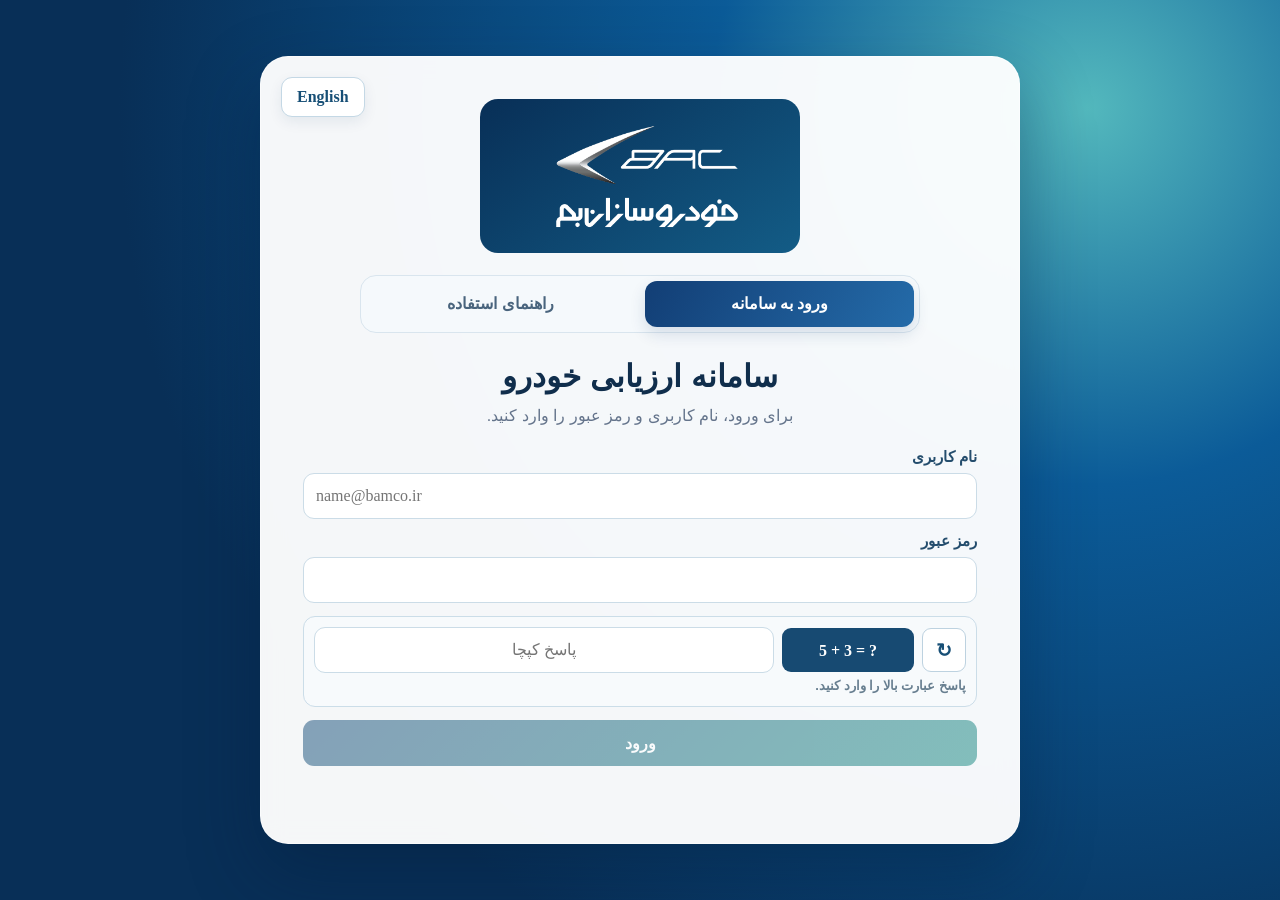
==== commit 696fa712: "Fix role click bubbling, transparent panel logo, localized selects and AI demo layout" ====
--- a/index.html
+++ b/index.html
@@ -192,6 +192,6 @@
 
     </section>
   </main>
-  <script src="auth-pages.js?v=80"></script>
+  <script src="auth-pages.js?v=81"></script>
 </body>
 </html>
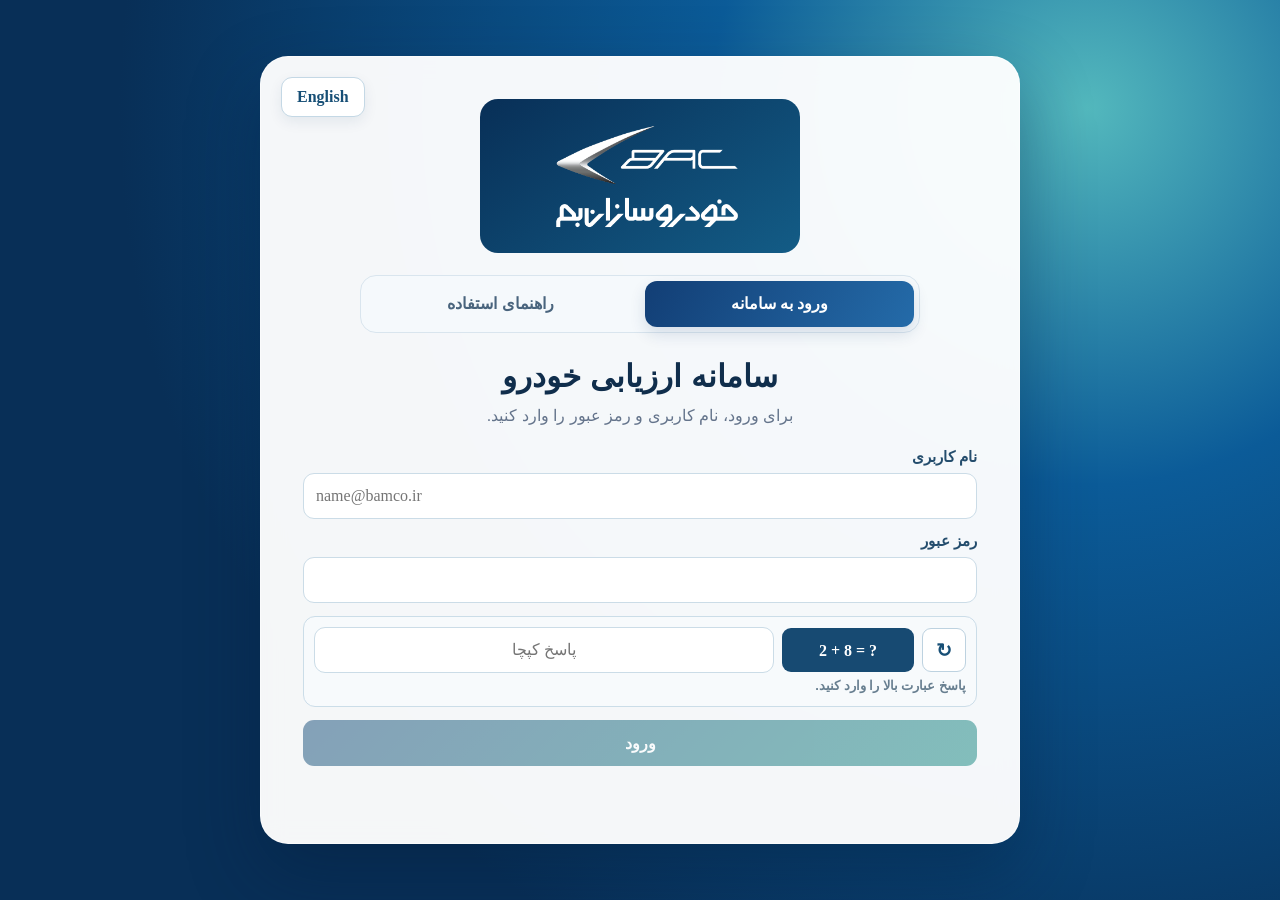
==== commit 2823dfc1: "Streamline evaluator entry and align AI demo with management card headings" ====
--- a/index.html
+++ b/index.html
@@ -192,6 +192,6 @@
 
     </section>
   </main>
-  <script src="auth-pages.js?v=81"></script>
+  <script src="auth-pages.js?v=82"></script>
 </body>
 </html>
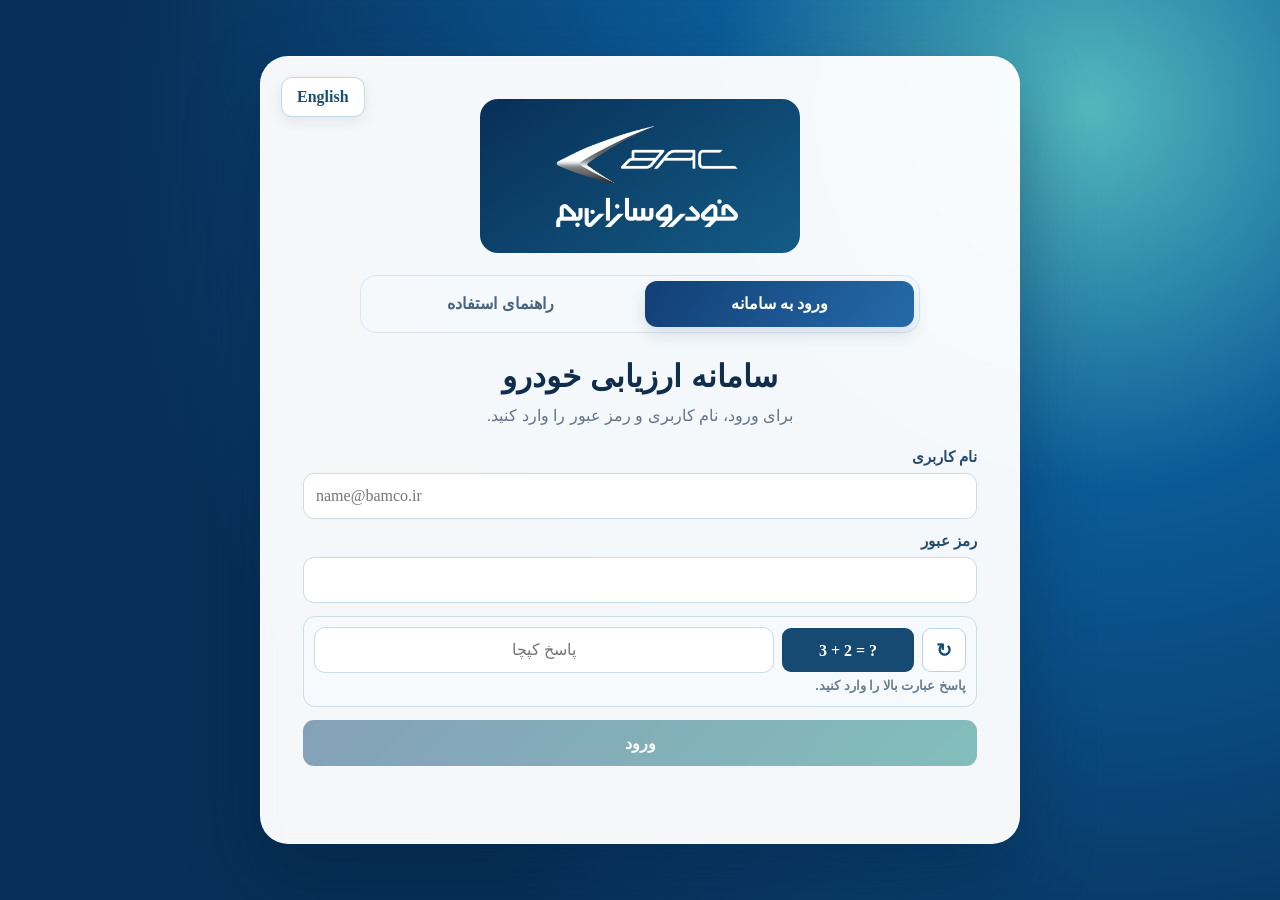
==== commit b299101e: "Use supplied BAC white logo in evaluator, expert and management headers" ====
--- a/index.html
+++ b/index.html
@@ -192,6 +192,6 @@
 
     </section>
   </main>
-  <script src="auth-pages.js?v=82"></script>
+  <script src="auth-pages.js?v=83"></script>
 </body>
 </html>
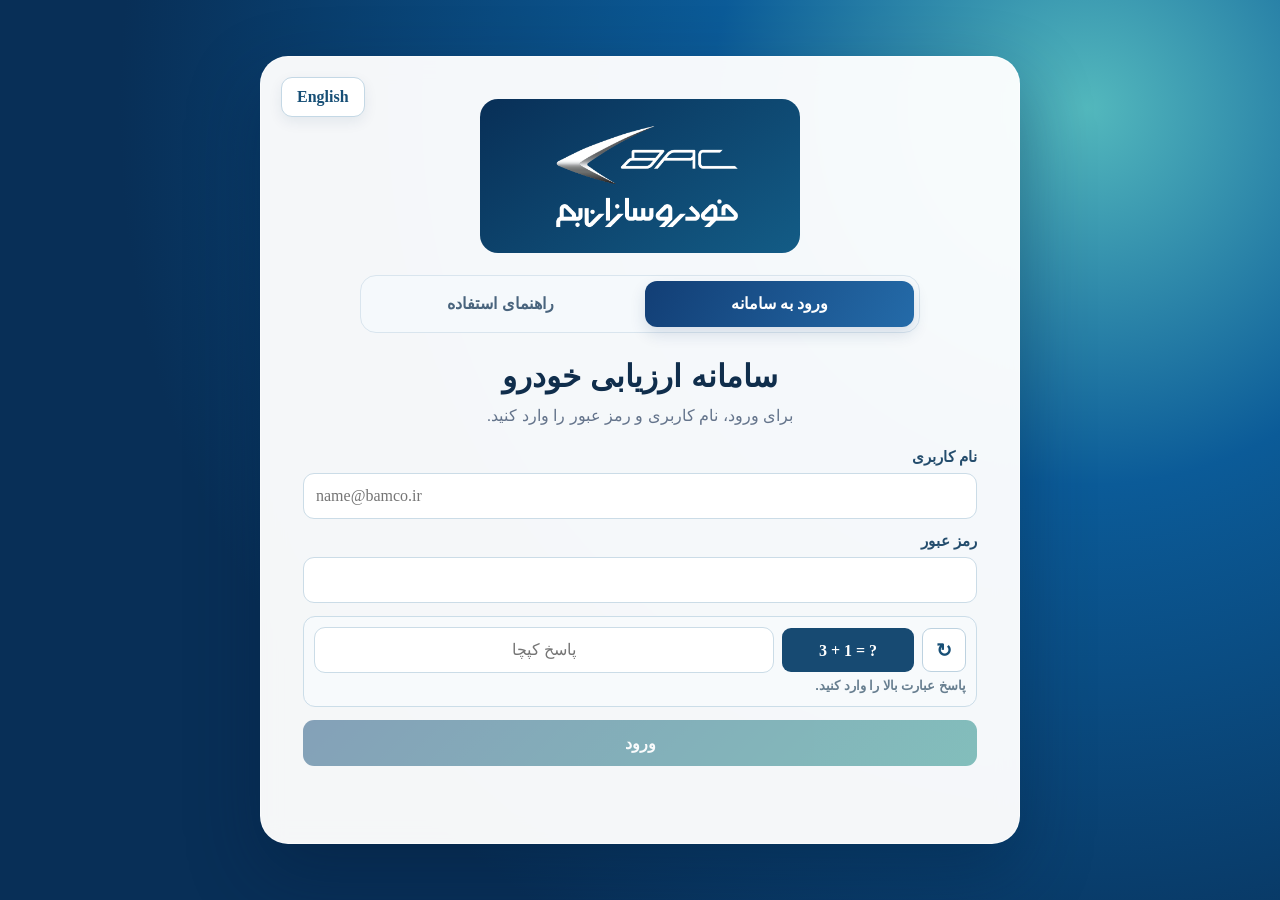
==== commit 14e15aed: "Remove informational sentence from evaluator setup in both languages" ====
--- a/index.html
+++ b/index.html
@@ -192,6 +192,6 @@
 
     </section>
   </main>
-  <script src="auth-pages.js?v=83"></script>
+  <script src="auth-pages.js?v=84"></script>
 </body>
 </html>
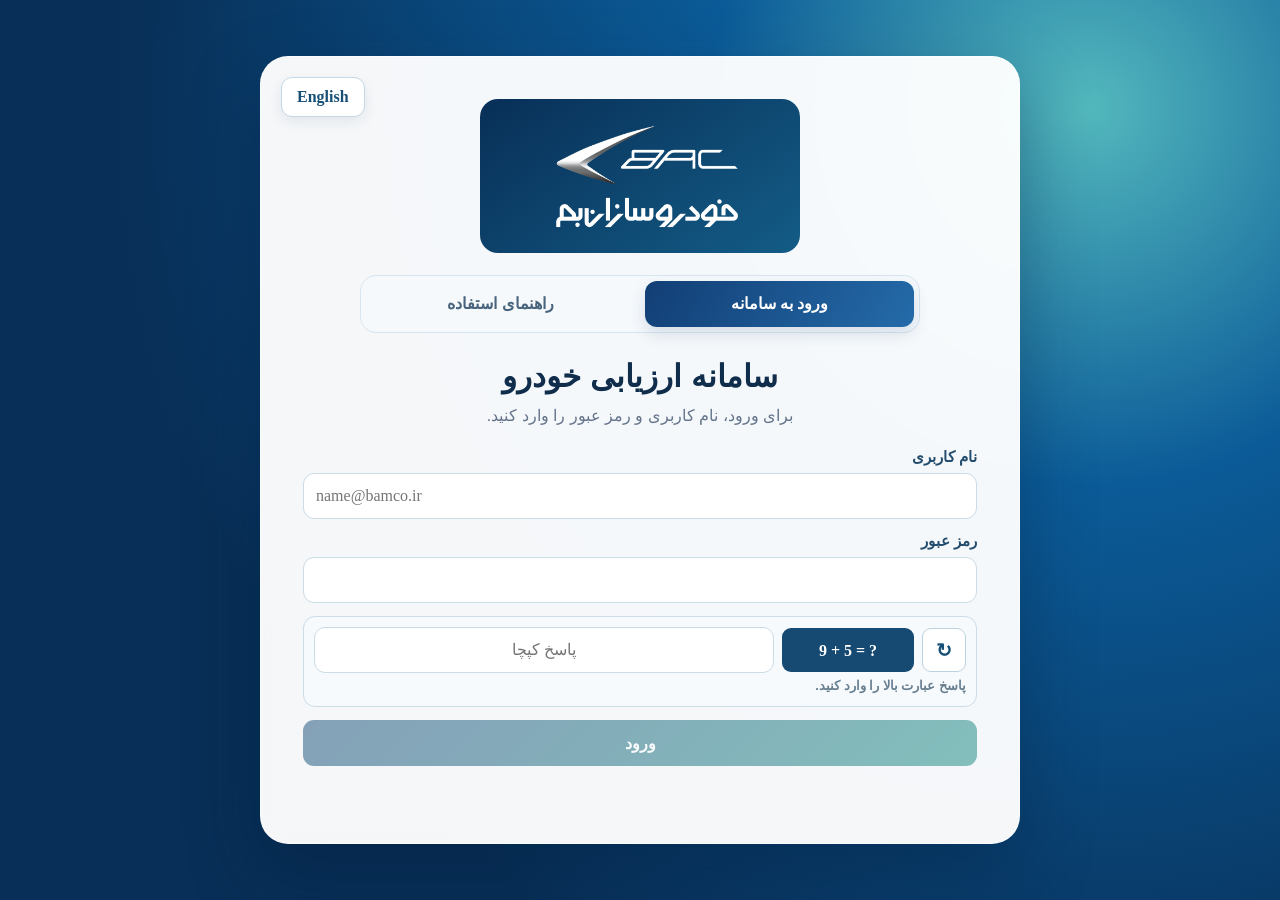
==== commit 1833b37a: "Reset evaluator entry choices and refine AI demo card and empty-state copy" ====
--- a/index.html
+++ b/index.html
@@ -192,6 +192,6 @@
 
     </section>
   </main>
-  <script src="auth-pages.js?v=84"></script>
+  <script src="auth-pages.js?v=85"></script>
 </body>
 </html>
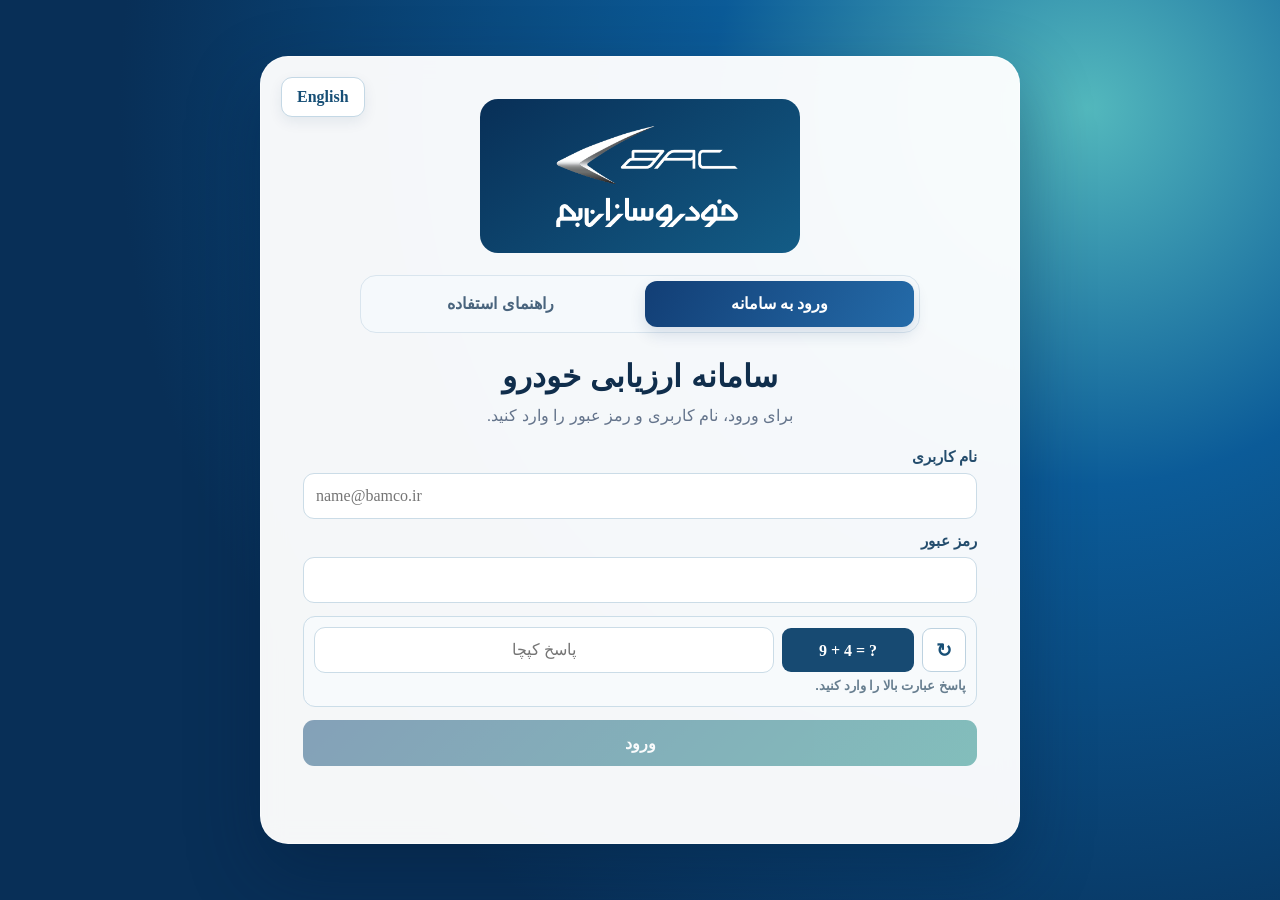
==== commit 8a4d247e: "Use white vehicle comparison card and center completion counts under meters" ====
--- a/index.html
+++ b/index.html
@@ -192,6 +192,6 @@
 
     </section>
   </main>
-  <script src="auth-pages.js?v=85"></script>
+  <script src="auth-pages.js?v=86"></script>
 </body>
 </html>
